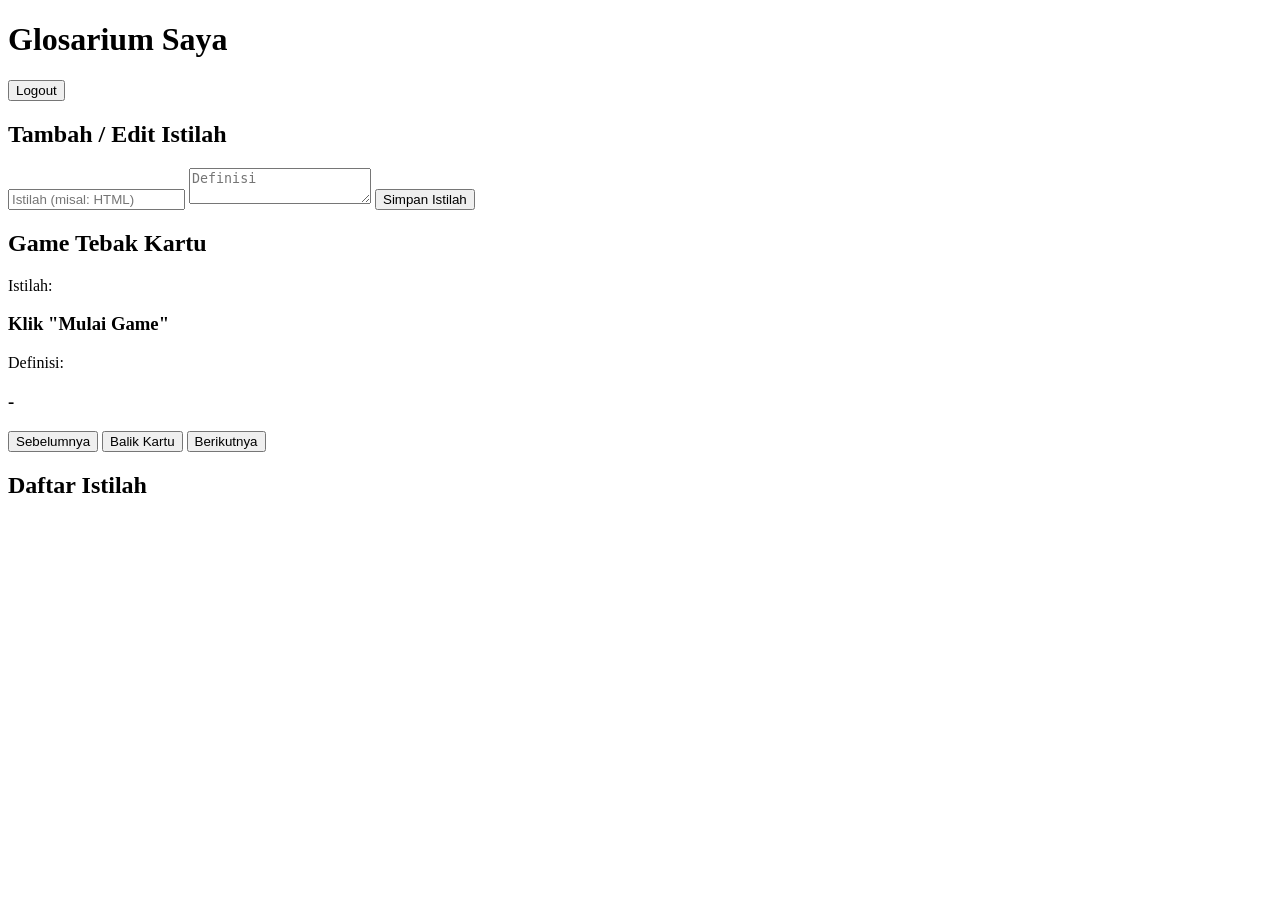
==== index.html @ d53e703f "Add initial HTML structure for glossary and game" ====
<!DOCTYPE html>
<html lang="id">
<head>
    <meta charset="UTF-8">
    <meta name="viewport" content="width=device-width, initial-scale=1.0">
    <title>Glosarium & Game Kartu</title>
    <link rel="stylesheet" href="style.css">
</head>
<body>
    <header>
        <h1>Glosarium Saya</h1>
        <div class="user-info">
            <span id="userEmail"></span>
            <button id="logoutBtn">Logout</button>
        </div>
    </header>

    <main>
        <!-- Form Tambah Istilah -->
        <section class="card form-section">
            <h2>Tambah / Edit Istilah</h2>
            <input type="text" id="termInput" placeholder="Istilah (misal: HTML)">
            <textarea id="defInput" placeholder="Definisi"></textarea>
            <button id="addTermBtn">Simpan Istilah</button>
        </section>

        <!-- Game Flashcard -->
        <section class="card game-section">
            <h2>Game Tebak Kartu</h2>
            <div class="flashcard-container">
                <div class="flashcard" id="flashcard">
                    <div class="front">
                        <p>Istilah:</p>
                        <h3 id="cardTerm">Klik "Mulai Game"</h3>
                    </div>
                    <div class="back">
                        <p>Definisi:</p>
                        <h3 id="cardDef">-</h3>
                    </div>
                </div>
            </div>
            <div class="game-controls">
                <button id="prevBtn">Sebelumnya</button>
                <button id="flipBtn">Balik Kartu</button>
                <button id="nextBtn">Berikutnya</button>
            </div>
        </section>

        <!-- Daftar Glosarium -->
        <section class="card list-section">
            <h2>Daftar Istilah</h2>
            <ul id="glossaryList"></ul>
        </section>
    </main>

    <script type="module" src="app.js"></script>
</body>
</html>
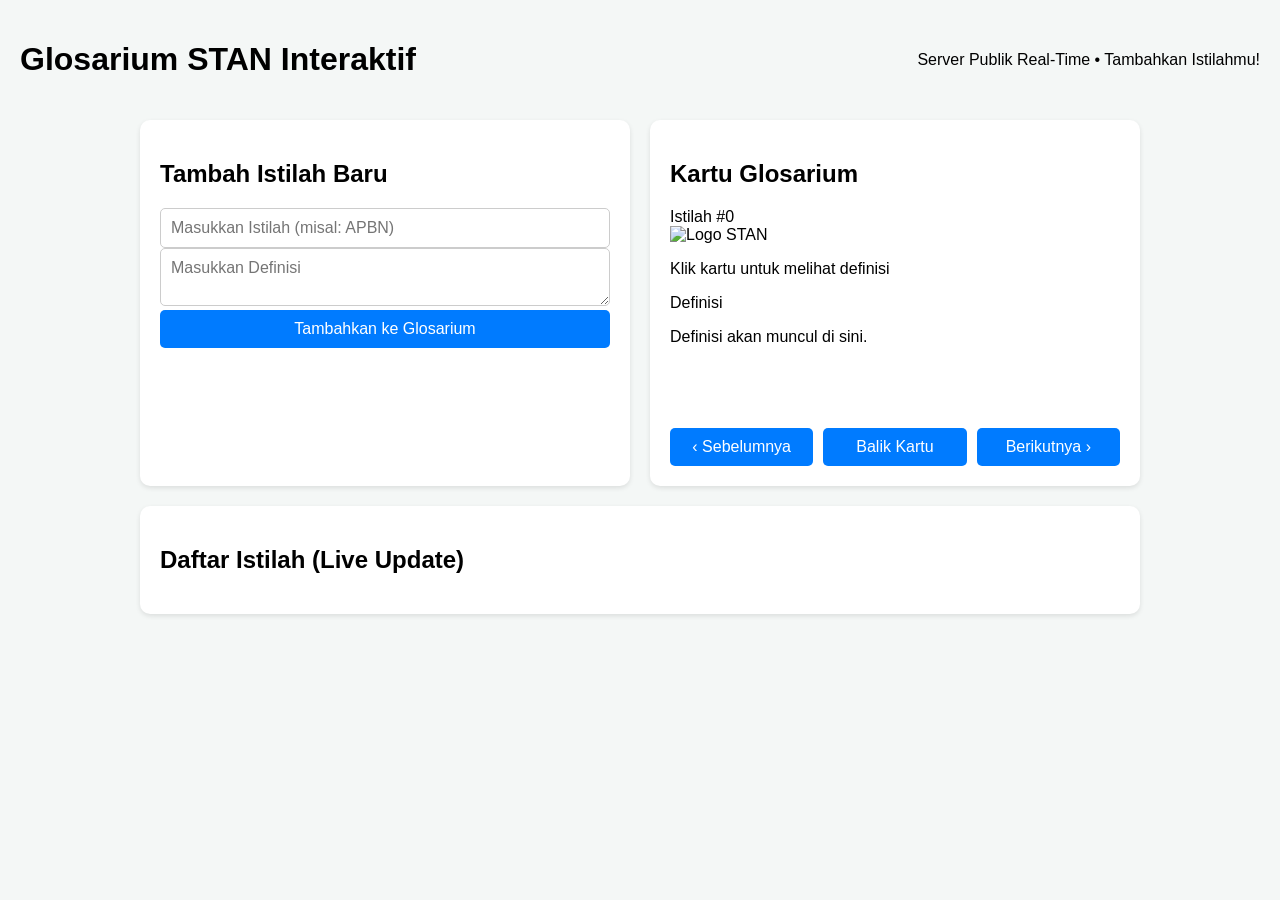
==== commit a4ba4878: "Update index.html" ====
--- a/index.html
+++ b/index.html
@@ -3,52 +3,64 @@
 <head>
     <meta charset="UTF-8">
     <meta name="viewport" content="width=device-width, initial-scale=1.0">
-    <title>Glosarium & Game Kartu</title>
+    <title>Glosarium STAN Card Game</title>
     <link rel="stylesheet" href="style.css">
 </head>
 <body>
     <header>
-        <h1>Glosarium Saya</h1>
-        <div class="user-info">
-            <span id="userEmail"></span>
-            <button id="logoutBtn">Logout</button>
-        </div>
+        <h1>Glosarium STAN Interaktif</h1>
+        <p class="subtitle">Server Publik Real-Time • Tambahkan Istilahmu!</p>
     </header>
 
     <main>
         <!-- Form Tambah Istilah -->
         <section class="card form-section">
-            <h2>Tambah / Edit Istilah</h2>
-            <input type="text" id="termInput" placeholder="Istilah (misal: HTML)">
-            <textarea id="defInput" placeholder="Definisi"></textarea>
-            <button id="addTermBtn">Simpan Istilah</button>
+            <h2>Tambah Istilah Baru</h2>
+            <input type="text" id="termInput" placeholder="Masukkan Istilah (misal: APBN)">
+            <textarea id="defInput" placeholder="Masukkan Definisi"></textarea>
+            <button id="addTermBtn">Tambahkan ke Glosarium</button>
         </section>
 
-        <!-- Game Flashcard -->
+        <!-- Game Flashcard ala Pokemon -->
         <section class="card game-section">
-            <h2>Game Tebak Kartu</h2>
+            <h2>Kartu Glosarium</h2>
             <div class="flashcard-container">
                 <div class="flashcard" id="flashcard">
-                    <div class="front">
-                        <p>Istilah:</p>
-                        <h3 id="cardTerm">Klik "Mulai Game"</h3>
+                    <!-- Sisi Depan Kartu (Gambar & Nama) -->
+                    <div class="card-face card-front">
+                        <div class="card-header">
+                            <span class="card-name" id="cardTerm">Istilah</span>
+                            <span class="card-number" id="cardNumber">#0</span>
+                        </div>
+                        <div class="card-image-area">
+                            <!-- Logo STAN di sini. Ganti src dengan link gambar logomu -->
+                            <img src="https://i.ibb.co.com/your-stan-logo-link.png" alt="Logo STAN" class="stan-logo" id="stanLogo">
+                        </div>
+                        <div class="card-footer">
+                            <p>Klik kartu untuk melihat definisi</p>
+                        </div>
                     </div>
-                    <div class="back">
-                        <p>Definisi:</p>
-                        <h3 id="cardDef">-</h3>
+                    <!-- Sisi Belakang Kartu (Definisi) -->
+                    <div class="card-face card-back">
+                        <div class="card-header">
+                            <span class="card-name">Definisi</span>
+                        </div>
+                        <div class="card-text">
+                            <p id="cardDef">Definisi akan muncul di sini.</p>
+                        </div>
                     </div>
                 </div>
             </div>
             <div class="game-controls">
-                <button id="prevBtn">Sebelumnya</button>
+                <button id="prevBtn">‹ Sebelumnya</button>
                 <button id="flipBtn">Balik Kartu</button>
-                <button id="nextBtn">Berikutnya</button>
+                <button id="nextBtn">Berikutnya ›</button>
             </div>
         </section>
 
-        <!-- Daftar Glosarium -->
+        <!-- Daftar Glosarium Real-Time -->
         <section class="card list-section">
-            <h2>Daftar Istilah</h2>
+            <h2>Daftar Istilah (Live Update)</h2>
             <ul id="glossaryList"></ul>
         </section>
     </main>
--- a/style.css
+++ b/style.css
@@ -0,0 +1,148 @@
+* {
+    box-sizing: border-box;
+    font-family: 'Segoe UI', Tahoma, Geneva, Verdana, sans-serif;
+}
+
+body {
+    background-color: #f4f7f6;
+    margin: 0;
+    padding: 20px;
+}
+
+/* Login Page */
+.auth-container {
+    max-width: 400px;
+    margin: 100px auto;
+    background: white;
+    padding: 30px;
+    border-radius: 10px;
+    box-shadow: 0 4px 10px rgba(0,0,0,0.1);
+    display: flex;
+    flex-direction: column;
+    gap: 15px;
+}
+
+input, textarea, button {
+    padding: 10px;
+    font-size: 16px;
+    border-radius: 5px;
+    border: 1px solid #ccc;
+    width: 100%;
+}
+
+button {
+    background-color: #007bff;
+    color: white;
+    border: none;
+    cursor: pointer;
+    transition: 0.3s;
+}
+
+button:hover {
+    background-color: #0056b3;
+}
+
+/* Main Page */
+header {
+    display: flex;
+    justify-content: space-between;
+    align-items: center;
+    margin-bottom: 20px;
+}
+
+main {
+    display: grid;
+    grid-template-columns: 1fr 1fr;
+    gap: 20px;
+    max-width: 1000px;
+    margin: auto;
+}
+
+.card {
+    background: white;
+    padding: 20px;
+    border-radius: 10px;
+    box-shadow: 0 2px 5px rgba(0,0,0,0.1);
+}
+
+.list-section {
+    grid-column: 1 / -1;
+}
+
+/* Flashcard Game */
+.flashcard-container {
+    perspective: 1000px;
+    margin: 20px auto;
+    width: 100%;
+    height: 200px;
+}
+
+.flashcard {
+    width: 100%;
+    height: 100%;
+    position: relative;
+    transform-style: preserve-3d;
+    transition: transform 0.6s;
+    cursor: pointer;
+}
+
+.flashcard.flipped {
+    transform: rotateY(180deg);
+}
+
+.front, .back {
+    position: absolute;
+    width: 100%;
+    height: 100%;
+    backface-visibility: hidden;
+    display: flex;
+    flex-direction: column;
+    justify-content: center;
+    align-items: center;
+    border: 2px solid #007bff;
+    border-radius: 10px;
+    background: #eef6ff;
+}
+
+.back {
+    transform: rotateY(180deg);
+    background: #d4edda;
+    border-color: #28a745;
+}
+
+.game-controls {
+    display: flex;
+    justify-content: space-between;
+    gap: 10px;
+}
+
+ul {
+    list-style: none;
+    padding: 0;
+}
+
+li {
+    background: #f8f9fa;
+    margin-bottom: 10px;
+    padding: 10px;
+    border-radius: 5px;
+    display: flex;
+    justify-content: space-between;
+    align-items: center;
+}
+
+li button {
+    width: auto;
+    background: #dc3545;
+    padding: 5px 10px;
+}
+
+li button:hover {
+    background: #c82333;
+}
+
+@media (max-width: 768px) {
+    main {
+        grid-template-columns: 1fr;
+    }
+}
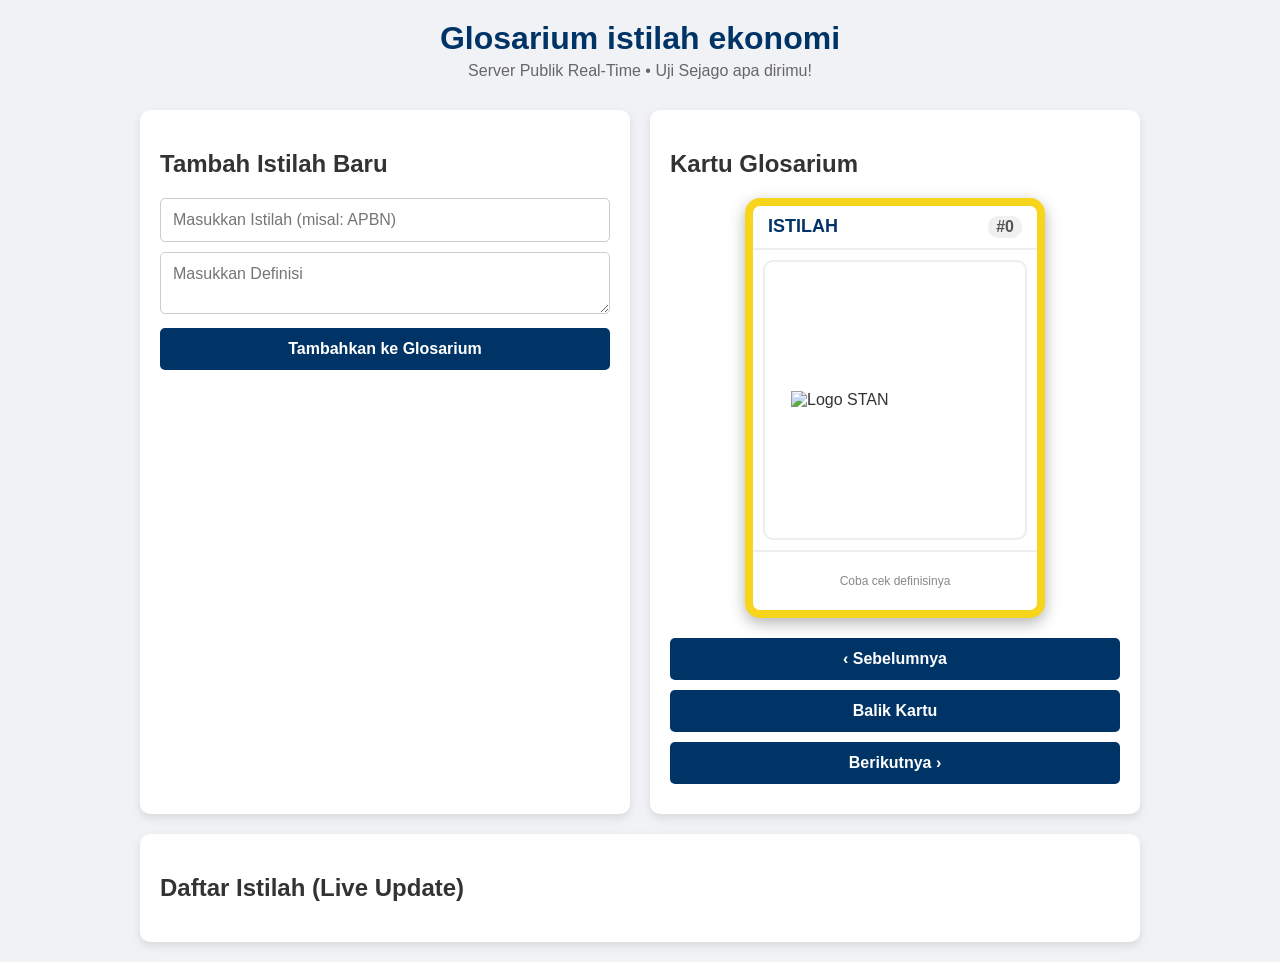
==== commit 0fa1d388: "Update index.html" ====
--- a/index.html
+++ b/index.html
@@ -3,13 +3,13 @@
 <head>
     <meta charset="UTF-8">
     <meta name="viewport" content="width=device-width, initial-scale=1.0">
-    <title>Glosarium STAN Card Game</title>
+    <title>ECOWORD</title>
     <link rel="stylesheet" href="style.css">
 </head>
 <body>
     <header>
-        <h1>Glosarium STAN Interaktif</h1>
-        <p class="subtitle">Server Publik Real-Time • Tambahkan Istilahmu!</p>
+        <h1>Glosarium istilah ekonomi</h1>
+        <p class="subtitle">Server Publik Real-Time • Uji Sejago apa dirimu!</p>
     </header>
 
     <main>
@@ -34,10 +34,10 @@
                         </div>
                         <div class="card-image-area">
                             <!-- Logo STAN di sini. Ganti src dengan link gambar logomu -->
-                            <img src="https://i.ibb.co.com/your-stan-logo-link.png" alt="Logo STAN" class="stan-logo" id="stanLogo">
+                            <img src="https://pknstan.ac.id/sites/default/files/inline-images/MASTER%20LOGO%20PKN%20STAN-EDIT_0.png" alt="Logo STAN" class="stan-logo" id="stanLogo">
                         </div>
                         <div class="card-footer">
-                            <p>Klik kartu untuk melihat definisi</p>
+                            <p>Coba cek definisinya</p>
                         </div>
                     </div>
                     <!-- Sisi Belakang Kartu (Definisi) -->
--- a/style.css
+++ b/style.css
@@ -4,51 +4,19 @@
 }
 
 body {
-    background-color: #f4f7f6;
+    background-color: #f0f2f5;
     margin: 0;
     padding: 20px;
+    color: #333;
 }
 
-/* Login Page */
-.auth-container {
-    max-width: 400px;
-    margin: 100px auto;
-    background: white;
-    padding: 30px;
-    border-radius: 10px;
-    box-shadow: 0 4px 10px rgba(0,0,0,0.1);
-    display: flex;
-    flex-direction: column;
-    gap: 15px;
+header {
+    text-align: center;
+    margin-bottom: 30px;
 }
 
-input, textarea, button {
-    padding: 10px;
-    font-size: 16px;
-    border-radius: 5px;
-    border: 1px solid #ccc;
-    width: 100%;
-}
-
-button {
-    background-color: #007bff;
-    color: white;
-    border: none;
-    cursor: pointer;
-    transition: 0.3s;
-}
-
-button:hover {
-    background-color: #0056b3;
-}
-
-/* Main Page */
-header {
-    display: flex;
-    justify-content: space-between;
-    align-items: center;
-    margin-bottom: 20px;
-}
+header h1 { margin: 0; color: #003366; }
+.subtitle { color: #666; margin-top: 5px; }
 
 main {
     display: grid;
@@ -62,19 +30,39 @@
     background: white;
     padding: 20px;
     border-radius: 10px;
-    box-shadow: 0 2px 5px rgba(0,0,0,0.1);
+    box-shadow: 0 4px 10px rgba(0,0,0,0.1);
 }
 
 .list-section {
     grid-column: 1 / -1;
 }
 
-/* Flashcard Game */
+input, textarea, button {
+    width: 100%;
+    padding: 12px;
+    margin-bottom: 10px;
+    font-size: 16px;
+    border: 1px solid #ccc;
+    border-radius: 5px;
+}
+
+button {
+    background-color: #003366;
+    color: white;
+    border: none;
+    cursor: pointer;
+    font-weight: bold;
+    transition: 0.3s;
+}
+
+button:hover { background-color: #002244; }
+
+/* === DESAIN KARTU POKEMON === */
 .flashcard-container {
     perspective: 1000px;
+    width: 300px; /* Ukuran vertikal kartu */
+    height: 420px;
     margin: 20px auto;
-    width: 100%;
-    height: 200px;
 }
 
 .flashcard {
@@ -82,7 +70,7 @@
     height: 100%;
     position: relative;
     transform-style: preserve-3d;
-    transition: transform 0.6s;
+    transition: transform 0.8s;
     cursor: pointer;
 }
 
@@ -90,32 +78,84 @@
     transform: rotateY(180deg);
 }
 
-.front, .back {
+.card-face {
     position: absolute;
     width: 100%;
     height: 100%;
     backface-visibility: hidden;
+    border-radius: 15px;
+    border: 8px solid #f7d51d; /* Border kuning emas ala Pokemon */
+    box-shadow: 0 5px 15px rgba(0,0,0,0.3);
+    background: white;
     display: flex;
     flex-direction: column;
-    justify-content: center;
-    align-items: center;
-    border: 2px solid #007bff;
-    border-radius: 10px;
+}
+
+.card-front { border-color: #f7d51d; }
+.card-back { 
+    transform: rotateY(180deg); 
+    border-color: #003366; /* Warna STAN di belakang */
     background: #eef6ff;
 }
 
-.back {
-    transform: rotateY(180deg);
-    background: #d4edda;
-    border-color: #28a745;
+.card-header {
+    display: flex;
+    justify-content: space-between;
+    align-items: center;
+    padding: 10px 15px;
+    border-bottom: 2px solid #eee;
 }
 
-.game-controls {
-    display: flex;
-    justify-content: space-between;
-    gap: 10px;
+.card-name {
+    font-weight: bold;
+    font-size: 18px;
+    text-transform: uppercase;
+    color: #003366;
 }
 
+.card-number {
+    font-weight: bold;
+    color: #555;
+    font-size: 16px;
+    background: #f0f0f0;
+    padding: 2px 8px;
+    border-radius: 10px;
+}
+
+.card-image-area {
+    flex: 1;
+    display: flex;
+    justify-content: center;
+    align-items: center;
+    background: white; /* Background putih sesuai permintaan */
+    margin: 10px;
+    border-radius: 10px;
+    border: 2px solid #eee;
+}
+
+.stan-logo {
+    width: 80%; /* Ukuran logo STAN */
+    height: auto;
+    object-fit: contain;
+}
+
+.card-footer {
+    padding: 10px;
+    text-align: center;
+    font-size: 12px;
+    color: #888;
+    border-top: 2px solid #eee;
+}
+
+.card-text {
+    padding: 20px;
+    text-align: center;
+    display: flex;
+    align-items: center;
+    justify-content: center;
+}
+
+/* === LIST GLOSARIUM === */
 ul {
     list-style: none;
     padding: 0;
@@ -124,25 +164,21 @@
 li {
     background: #f8f9fa;
     margin-bottom: 10px;
-    padding: 10px;
+    padding: 15px;
     border-radius: 5px;
     display: flex;
     justify-content: space-between;
     align-items: center;
+    border-left: 5px solid #003366;
 }
 
 li button {
     width: auto;
     background: #dc3545;
     padding: 5px 10px;
-}
-
-li button:hover {
-    background: #c82333;
+    margin: 0;
 }
 
 @media (max-width: 768px) {
-    main {
-        grid-template-columns: 1fr;
-    }
+    main { grid-template-columns: 1fr; }
 }
